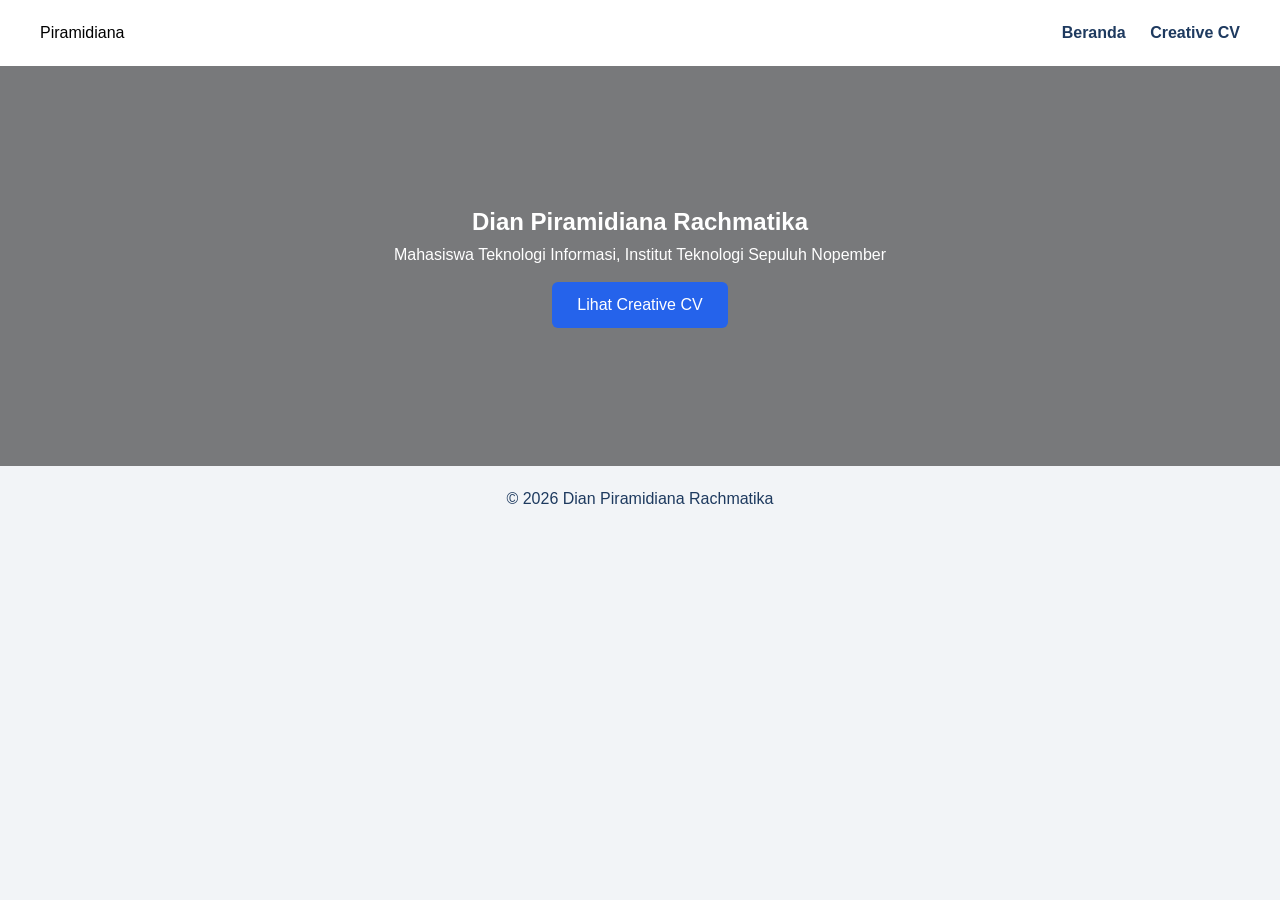
==== index.html @ 370baebf "tambah navbar, hero section, dan CSS variabel dasar" ====
<!DOCTYPE html>
<html lang="id">
<head>
  <meta charset="UTF-8">
  <meta name="viewport" content="width=device-width, initial-scale=1.0">
  <title>Dian Piramidiana Rachmatika</title>
  <link rel="stylesheet" href="style.css">
</head>
<body>

    <header class="navbar">
  <div class="logo">Piramidiana</div>
  <nav>
    <a href="index.html">Beranda</a>
    <a href="cv.html">Creative CV</a>
  </nav>
</header>

<section class="hero">
  <div class="hero-overlay">
    <h1>Dian Piramidiana Rachmatika</h1>
    <p>Mahasiswa Teknologi Informasi, Institut Teknologi Sepuluh Nopember</p>
    <a href="cv.html" class="tombol-cta">Lihat Creative CV</a>
  </div>
</section>

<footer class="footer">
    <p>&copy; 2026 Dian Piramidiana Rachmatika</p>
  </footer>


</body>
</html>
---- style.css ----
:root {
  --warna-utama: #1e3a5f;
  --warna-aksen: #2563eb;
  --warna-latar: #f2f4f7;
  --font-utama: Arial, sans-serif;
}

* {
  margin: 0;
  padding: 0;
  box-sizing: border-box;
}

body {
  font-family: var(--font-utama);
  background-color: var(--warna-latar);
  line-height: 1.6;
}

.navbar {
  display: flex;
  justify-content: space-between;
  align-items: center;
  padding: 20px 40px;
  background-color: white;
}

.navbar nav a {
  margin-left: 20px;
  text-decoration: none;
  color: var(--warna-utama);
  font-weight: bold;
}

.navbar nav a:hover {
  color: var(--warna-aksen);
}

.hero {
  position: relative;
  height: 400px;
  background-image: url('images/foto-latar.jpg');
  background-size: cover;
  background-position: center;
}

.hero-overlay {
  position: absolute;
  top: 0;
  left: 0;
  width: 100%;
  height: 100%;
  background-color: rgba(0, 0, 0, 0.5);
  display: flex;
  flex-direction: column;
  justify-content: center;
  align-items: center;
  text-align: center;
  color: white;
}

.tombol-cta {
  margin-top: 15px;
  padding: 10px 25px;
  background-color: var(--warna-aksen);
  color: white;
  text-decoration: none;
  border-radius: 6px;
}

.tombol-cta:hover {
  background-color: #1d4ed8;
}

.footer {
  text-align: center;
  padding: 20px;
  color: var(--warna-utama);
}
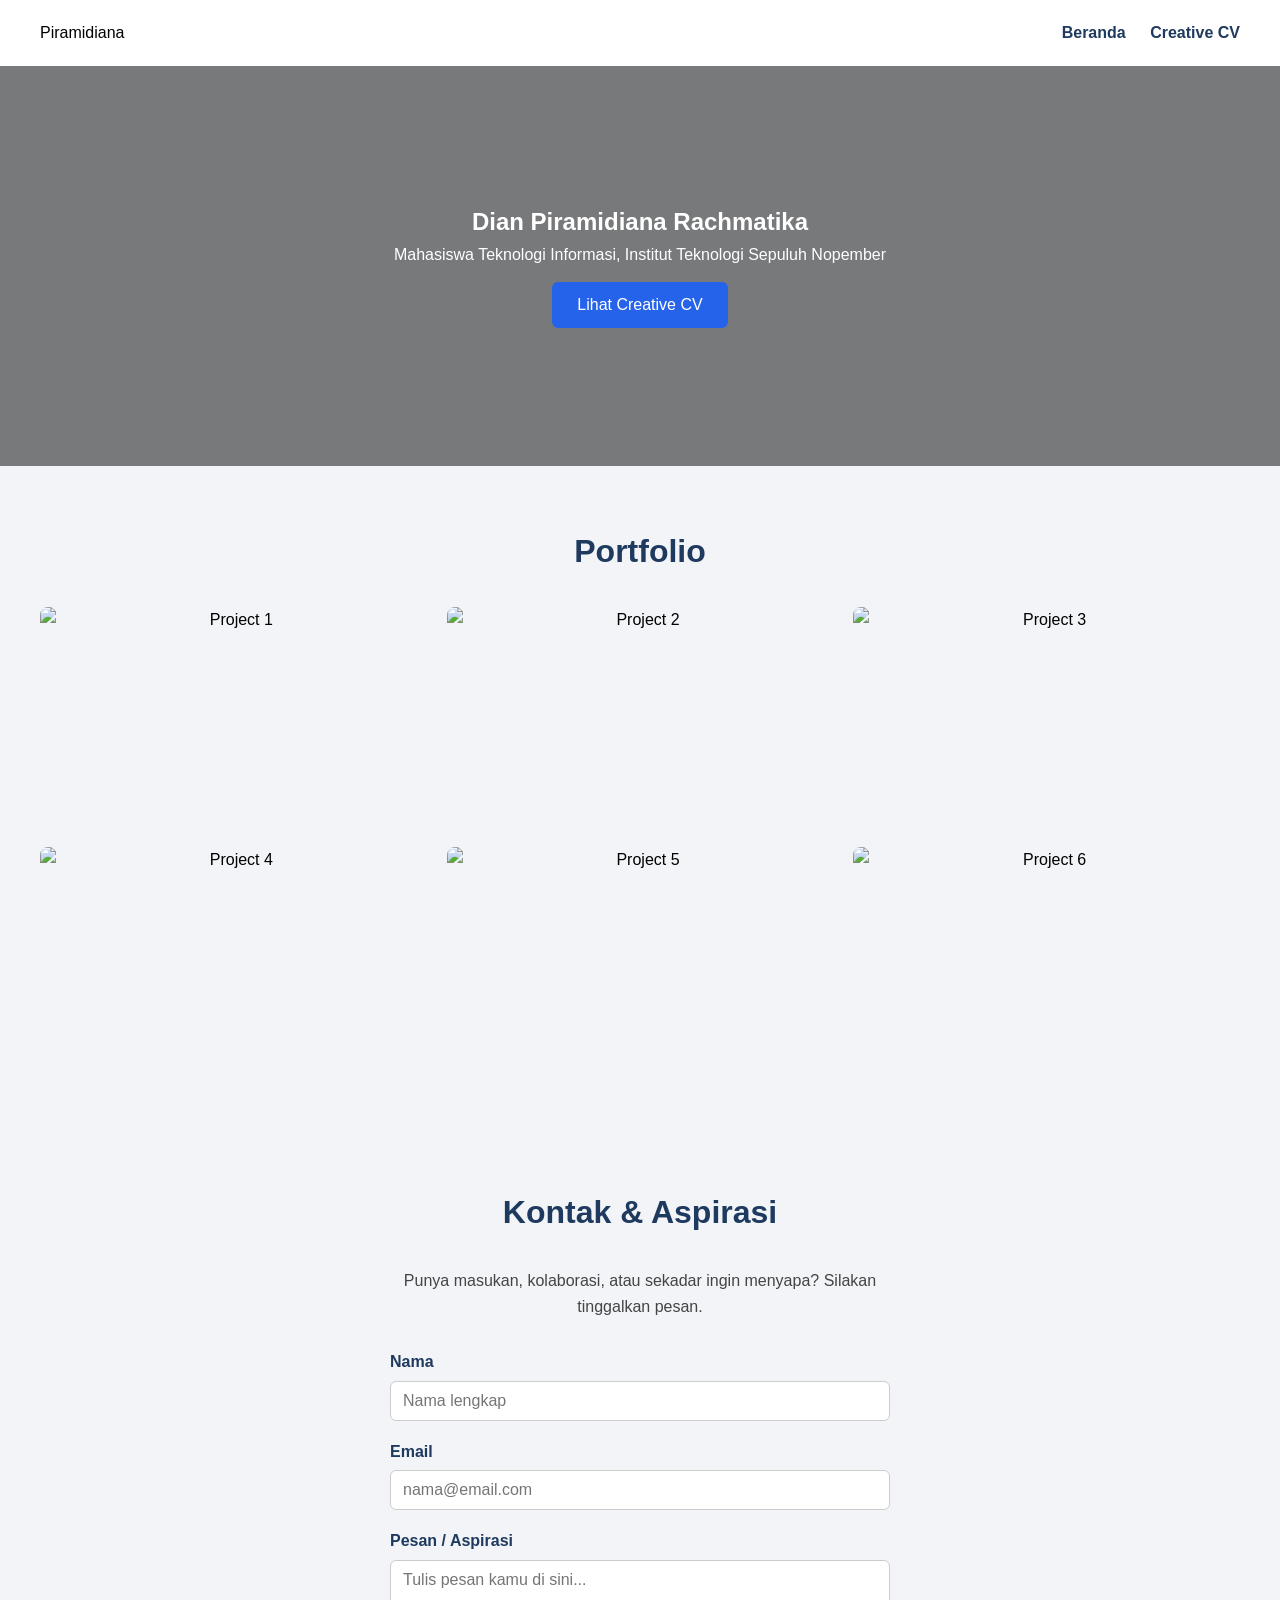
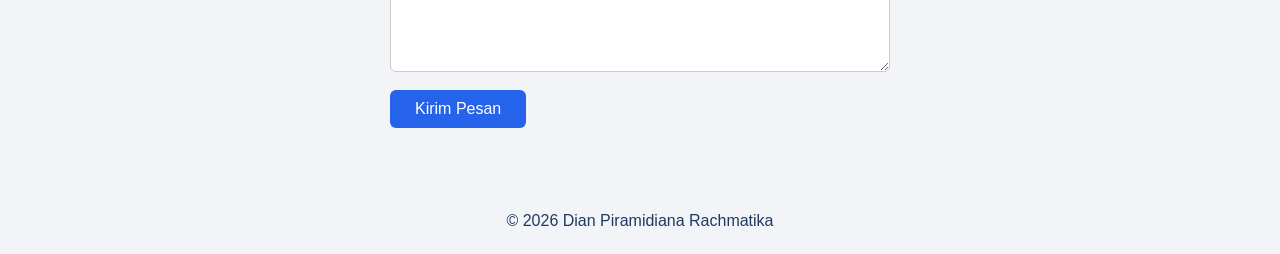
==== commit f7f22679: "tambah section portfolio dan kontak" ====
--- a/index.html
+++ b/index.html
@@ -24,6 +24,80 @@
   </div>
 </section>
 
+  <section class="portfolio" id="portfolio">
+    <h2 class="judul-section">Portfolio</h2>
+    <div class="portfolio-grid">
+
+      <div class="portfolio-item">
+        <img src="images/project1.jpg" alt="Project 1">
+        <div class="portfolio-overlay">
+          <span class="lihat-teks">View</span>
+        </div>
+      </div>
+
+      <div class="portfolio-item">
+        <img src="images/project2.jpg" alt="Project 2">
+        <div class="portfolio-overlay">
+          <span class="lihat-teks">View</span>
+        </div>
+      </div>
+
+      <div class="portfolio-item">
+        <img src="images/project3.jpg" alt="Project 3">
+        <div class="portfolio-overlay">
+          <span class="lihat-teks">View</span>
+        </div>
+      </div>
+
+      <div class="portfolio-item">
+        <img src="images/project4.jpg" alt="Project 4">
+        <div class="portfolio-overlay">
+          <span class="lihat-teks">View</span>
+        </div>
+      </div>
+
+      <div class="portfolio-item">
+        <img src="images/project5.jpg" alt="Project 5">
+        <div class="portfolio-overlay">
+          <span class="lihat-teks">View</span>
+        </div>
+      </div>
+
+      <div class="portfolio-item">
+        <img src="images/project6.jpg" alt="Project 6">
+        <div class="portfolio-overlay">
+          <span class="lihat-teks">View</span>
+        </div>
+      </div>
+
+    </div>
+  </section>
+
+  
+  <section class="kontak" id="kontak">
+    <h2 class="judul-section">Kontak &amp; Aspirasi</h2>
+    <p class="kontak-desc">Punya masukan, kolaborasi, atau sekadar ingin menyapa? Silakan tinggalkan pesan.</p>
+
+    <form class="kontak-form">
+      <div class="form-group">
+        <label for="nama">Nama</label>
+        <input type="text" id="nama" name="nama" placeholder="Nama lengkap" required>
+      </div>
+
+      <div class="form-group">
+        <label for="email">Email</label>
+        <input type="email" id="email" name="email" placeholder="nama@email.com" required>
+      </div>
+
+      <div class="form-group">
+        <label for="pesan">Pesan / Aspirasi</label>
+        <textarea id="pesan" name="pesan" rows="5" placeholder="Tulis pesan kamu di sini..." required></textarea>
+      </div>
+
+      <button type="submit" class="tombol-kirim">Kirim Pesan</button>
+    </form>
+  </section>
+
 <footer class="footer">
     <p>&copy; 2026 Dian Piramidiana Rachmatika</p>
   </footer>
--- a/style.css
+++ b/style.css
@@ -77,4 +77,309 @@
   text-align: center;
   padding: 20px;
   color: var(--warna-utama);
+}
+
+.cv-wrapper {
+  max-width: 1000px;
+  margin: 0 auto;
+  padding: 20px;
+}
+
+.cv-header {
+  text-align: center;
+  padding: 40px 20px 20px;
+}
+
+.cv-profile-img {
+  width: 120px;
+  height: 120px;
+  border-radius: 50%;
+  object-fit: cover;
+  border: 4px solid var(--warna-aksen);
+  margin-bottom: 15px;
+}
+
+.cv-header h1 {
+  color: var(--warna-utama);
+  font-size: 2rem;
+}
+
+.cv-header .subtitle {
+  color: var(--warna-aksen);
+  font-weight: bold;
+  margin-bottom: 10px;
+}
+
+.cv-header .tagline {
+  color: #555;
+}
+
+.stats-bar {
+  display: flex;
+  justify-content: space-around;
+  align-items: center;
+  background-color: var(--warna-utama);
+  color: white;
+  padding: 25px 20px;
+  border-radius: 10px;
+  margin: 30px 0;
+  box-shadow: 0 4px 6px rgba(0,0,0,0.1);
+}
+
+.stat-item {
+  text-align: center;
+}
+
+.stat-item h3 {
+  font-size: 1.8rem;
+  color: #60a5fa;
+  margin-bottom: 5px;
+}
+
+.stat-item p {
+  font-size: 0.9rem;
+  color: #e2e8f0;
+}
+
+.section-block {
+  background-color: white;
+  padding: 30px;
+  border-radius: 8px;
+  margin-bottom: 25px;
+  box-shadow: 0 2px 4px rgba(0,0,0,0.05);
+}
+
+.section-title {
+  color: var(--warna-utama);
+  font-size: 1.3rem;
+  margin-bottom: 20px;
+  border-bottom: 2px solid var(--warna-aksen);
+  display: inline-block;
+  padding-bottom: 5px;
+}
+
+.cv-description {
+  color: #4b5563;
+  line-height: 1.8;
+}
+
+.timeline {
+  position: relative;
+  padding-left: 30px;
+  border-left: 3px solid #cbd5e1;
+  margin-left: 10px;
+}
+
+.timeline-item {
+  position: relative;
+  margin-bottom: 25px;
+}
+
+.timeline-item:last-child {
+  margin-bottom: 0;
+}
+
+.timeline-dot {
+  position: absolute;
+  left: -37px;
+  top: 4px;
+  width: 12px;
+  height: 12px;
+  border-radius: 50%;
+  background-color: var(--warna-aksen);
+  border: 2px solid white;
+}
+
+.timeline-content {
+  background-color: var(--warna-latar);
+  padding: 15px 20px;
+  border-radius: 6px;
+}
+
+.timeline-date {
+  display: inline-block;
+  font-size: 0.85rem;
+  font-weight: bold;
+  color: var(--warna-aksen);
+  margin-bottom: 5px;
+}
+
+.timeline-content h3 {
+  font-size: 1.1rem;
+  color: var(--warna-utama);
+}
+
+.timeline-content p {
+  color: #64748b;
+  font-size: 0.95rem;
+}
+
+.skills-grid {
+  display: grid;
+  grid-template-columns: repeat(auto-fit, minmax(250px, 1fr));
+  gap: 20px;
+}
+
+.skill-card {
+  background-color: var(--warna-latar);
+  padding: 20px;
+  border-radius: 6px;
+  border-left: 4px solid var(--warna-aksen);
+}
+
+.skill-card h3 {
+  color: var(--warna-utama);
+  margin-bottom: 8px;
+  font-size: 1.1rem;
+}
+
+.skill-card p {
+  color: #4b5563;
+  font-size: 0.9rem;
+}
+
+.action-container {
+  text-align: center;
+  margin-top: 30px;
+}
+
+@media (max-width: 768px) {
+  .stats-bar {
+    flex-direction: column;
+    gap: 20px;
+  }
+}
+
+
+.portfolio {
+  padding: 60px 40px;
+  text-align: center;
+}
+
+.judul-section {
+  font-size: 2rem;
+  color: var(--warna-utama);
+  margin-bottom: 30px;
+}
+
+.portfolio-grid {
+  display: grid;
+  grid-template-columns: repeat(3, 1fr);
+  gap: 20px;
+}
+
+.portfolio-item {
+  position: relative;
+  overflow: hidden;
+  border-radius: 8px;
+}
+
+.portfolio-item img {
+  width: 100%;
+  height: 220px;
+  object-fit: cover;
+  display: block;
+}
+
+.portfolio-overlay {
+  position: absolute;
+  top: 0;
+  left: 0;
+  width: 100%;
+  height: 100%;
+  background-color: rgba(30, 58, 95, 0.75);
+  display: flex;
+  justify-content: center;
+  align-items: center;
+  opacity: 0;
+  transition: opacity 0.3s ease;
+}
+
+.portfolio-item:hover .portfolio-overlay {
+  opacity: 1;
+}
+
+.lihat-teks {
+  color: white;
+  font-weight: bold;
+  letter-spacing: 1px;
+  border: 2px solid white;
+  padding: 8px 20px;
+  border-radius: 4px;
+}
+
+
+.kontak {
+  padding: 60px 40px;
+  background-color: var(--warna-latar);
+  text-align: center;
+}
+
+.kontak-desc {
+  max-width: 500px;
+  margin: 0 auto 30px;
+  color: #444;
+}
+
+.kontak-form {
+  max-width: 500px;
+  margin: 0 auto;
+  display: flex;
+  flex-direction: column;
+  gap: 18px;
+  text-align: left;
+}
+
+.form-group {
+  display: flex;
+  flex-direction: column;
+  gap: 6px;
+}
+
+.form-group label {
+  font-weight: bold;
+  color: var(--warna-utama);
+}
+
+.form-group input,
+.form-group textarea {
+  padding: 10px 12px;
+  border: 1px solid #ccc;
+  border-radius: 6px;
+  font-family: var(--font-utama);
+  font-size: 1rem;
+}
+
+.form-group input:focus,
+.form-group textarea:focus {
+  outline: none;
+  border-color: var(--warna-aksen);
+}
+
+.tombol-kirim {
+  align-self: flex-start;
+  padding: 10px 25px;
+  background-color: var(--warna-aksen);
+  color: white;
+  border: none;
+  border-radius: 6px;
+  font-size: 1rem;
+  cursor: pointer;
+  transition: background-color 0.3s ease;
+}
+
+.tombol-kirim:hover {
+  background-color: #1d4ed8;
+}
+
+@media (max-width: 768px) {
+  .portfolio-grid {
+    grid-template-columns: repeat(2, 1fr);
+  }
+}
+
+@media (max-width: 480px) {
+  .portfolio-grid {
+    grid-template-columns: 1fr;
+  }
 }
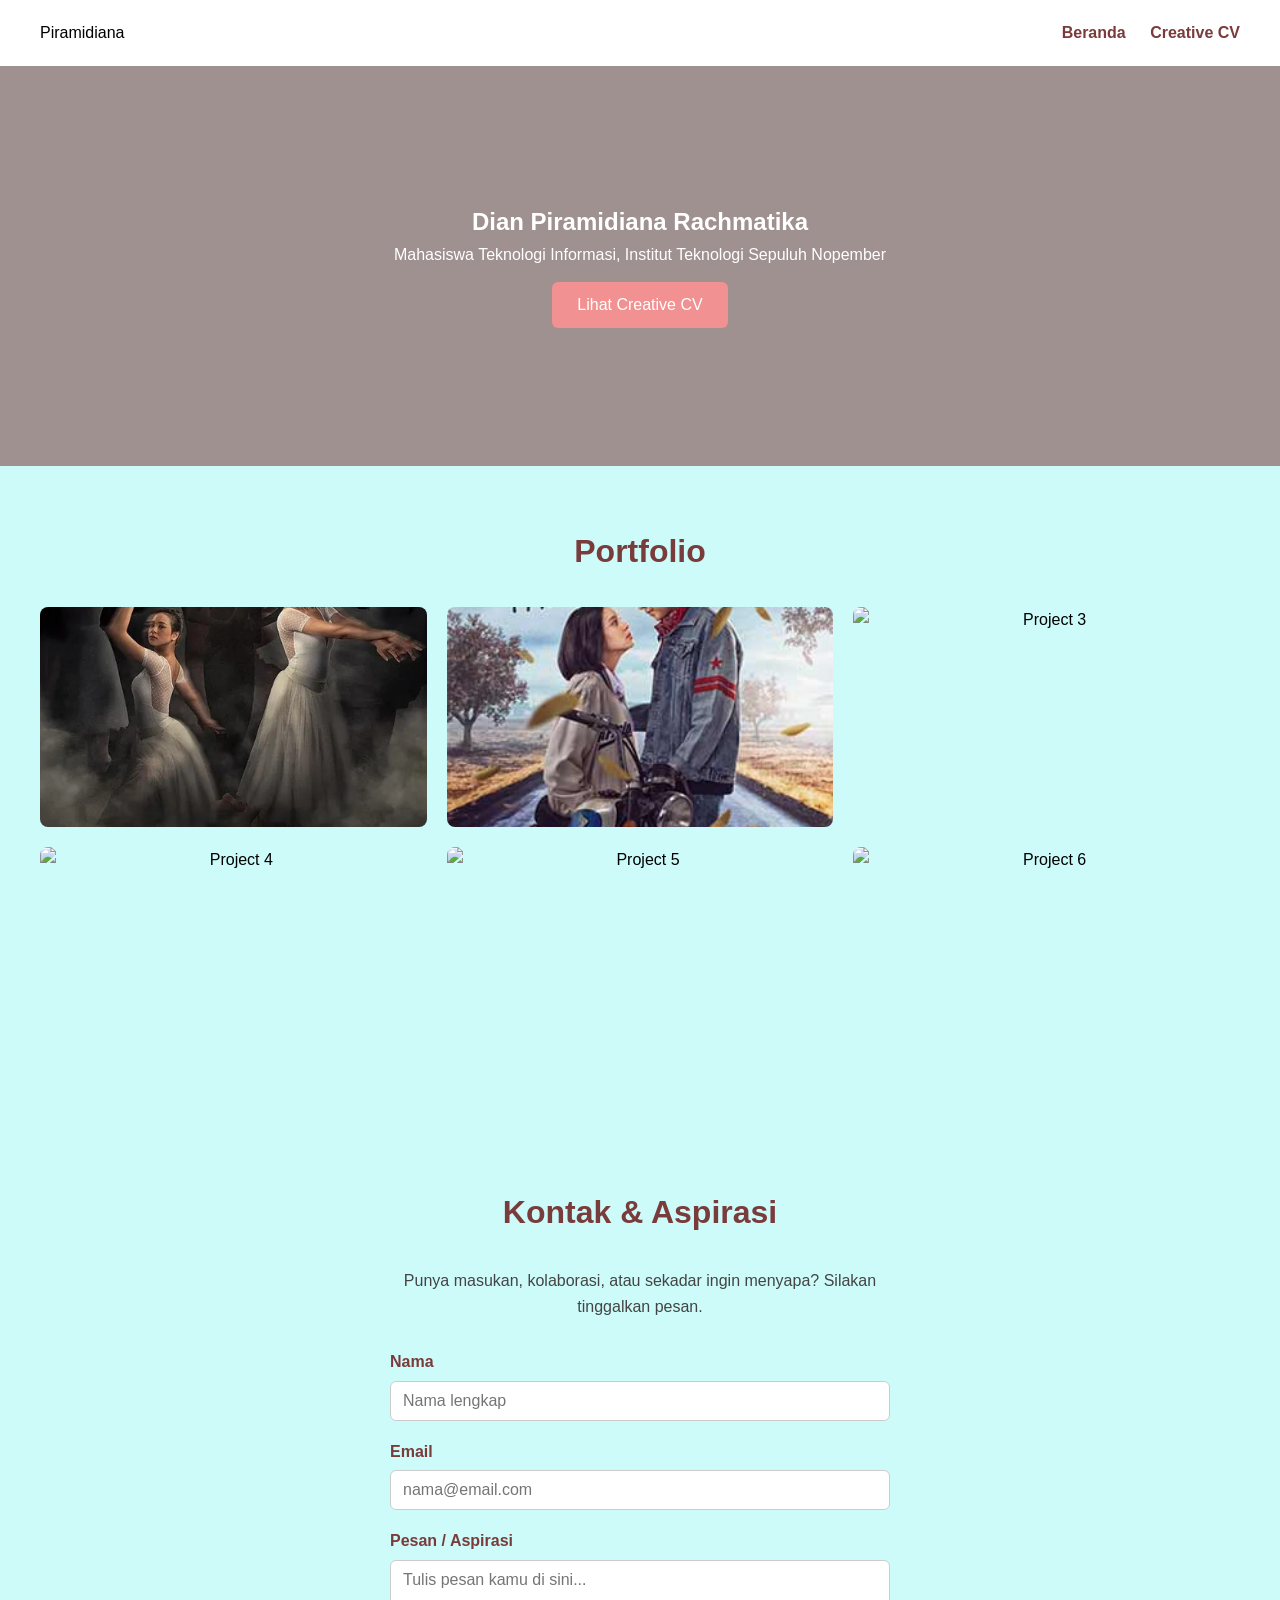
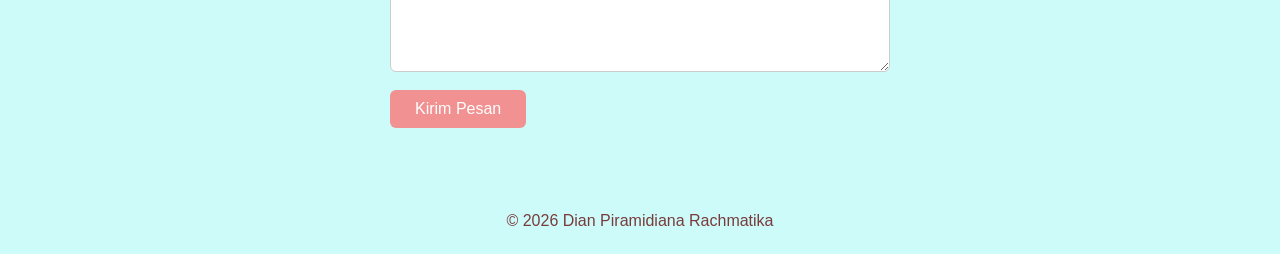
==== commit 9f0bfafb: "tambah foto porto" ====
--- a/index.html
+++ b/index.html
@@ -29,14 +29,14 @@
     <div class="portfolio-grid">
 
       <div class="portfolio-item">
-        <img src="images/project1.jpg" alt="Project 1">
+        <img src="screenshot/images/project1.jpg" alt="Project 1">
         <div class="portfolio-overlay">
           <span class="lihat-teks">View</span>
         </div>
       </div>
 
       <div class="portfolio-item">
-        <img src="images/project2.jpg" alt="Project 2">
+        <img src="screenshot/images/project2.jpg" alt="Project 2">
         <div class="portfolio-overlay">
           <span class="lihat-teks">View</span>
         </div>
--- a/style.css
+++ b/style.css
@@ -1,8 +1,10 @@
 
 :root {
-  --warna-utama: #1e3a5f;
-  --warna-aksen: #2563eb;
-  --warna-latar: #f2f4f7;
+  --warna-utama: #7a3b3b;        /* coral gelap, untuk teks/heading (kontras cukup) */
+  --warna-aksen: #F29191;        /* coral utama, untuk tombol & highlight */
+  --warna-aksen2: #B1E5E6;       /* teal, untuk hover kedua / variasi */
+  --warna-latar: #CCFBFA;        /* mint pucat, background utama */
+  --warna-latar2: #F7ADAD;       /* pink lembut, background section selingan */
   --font-utama: Arial, sans-serif;
 }
 
@@ -51,7 +53,7 @@
   left: 0;
   width: 100%;
   height: 100%;
-  background-color: rgba(0, 0, 0, 0.5);
+  background-color: rgba(122, 59, 59, 0.55);
   display: flex;
   flex-direction: column;
   justify-content: center;
@@ -70,7 +72,7 @@
 }
 
 .tombol-cta:hover {
-  background-color: #1d4ed8;
+  background-color: #d97a7a; 
 }
 
 .footer {
@@ -91,8 +93,8 @@
 }
 
 .cv-profile-img {
-  width: 120px;
-  height: 120px;
+  width: 180px;
+  height: 180px;
   border-radius: 50%;
   object-fit: cover;
   border: 4px solid var(--warna-aksen);
@@ -132,7 +134,7 @@
 
 .stat-item h3 {
   font-size: 1.8rem;
-  color: #60a5fa;
+  color: var(--warna-aksen);
   margin-bottom: 5px;
 }
 
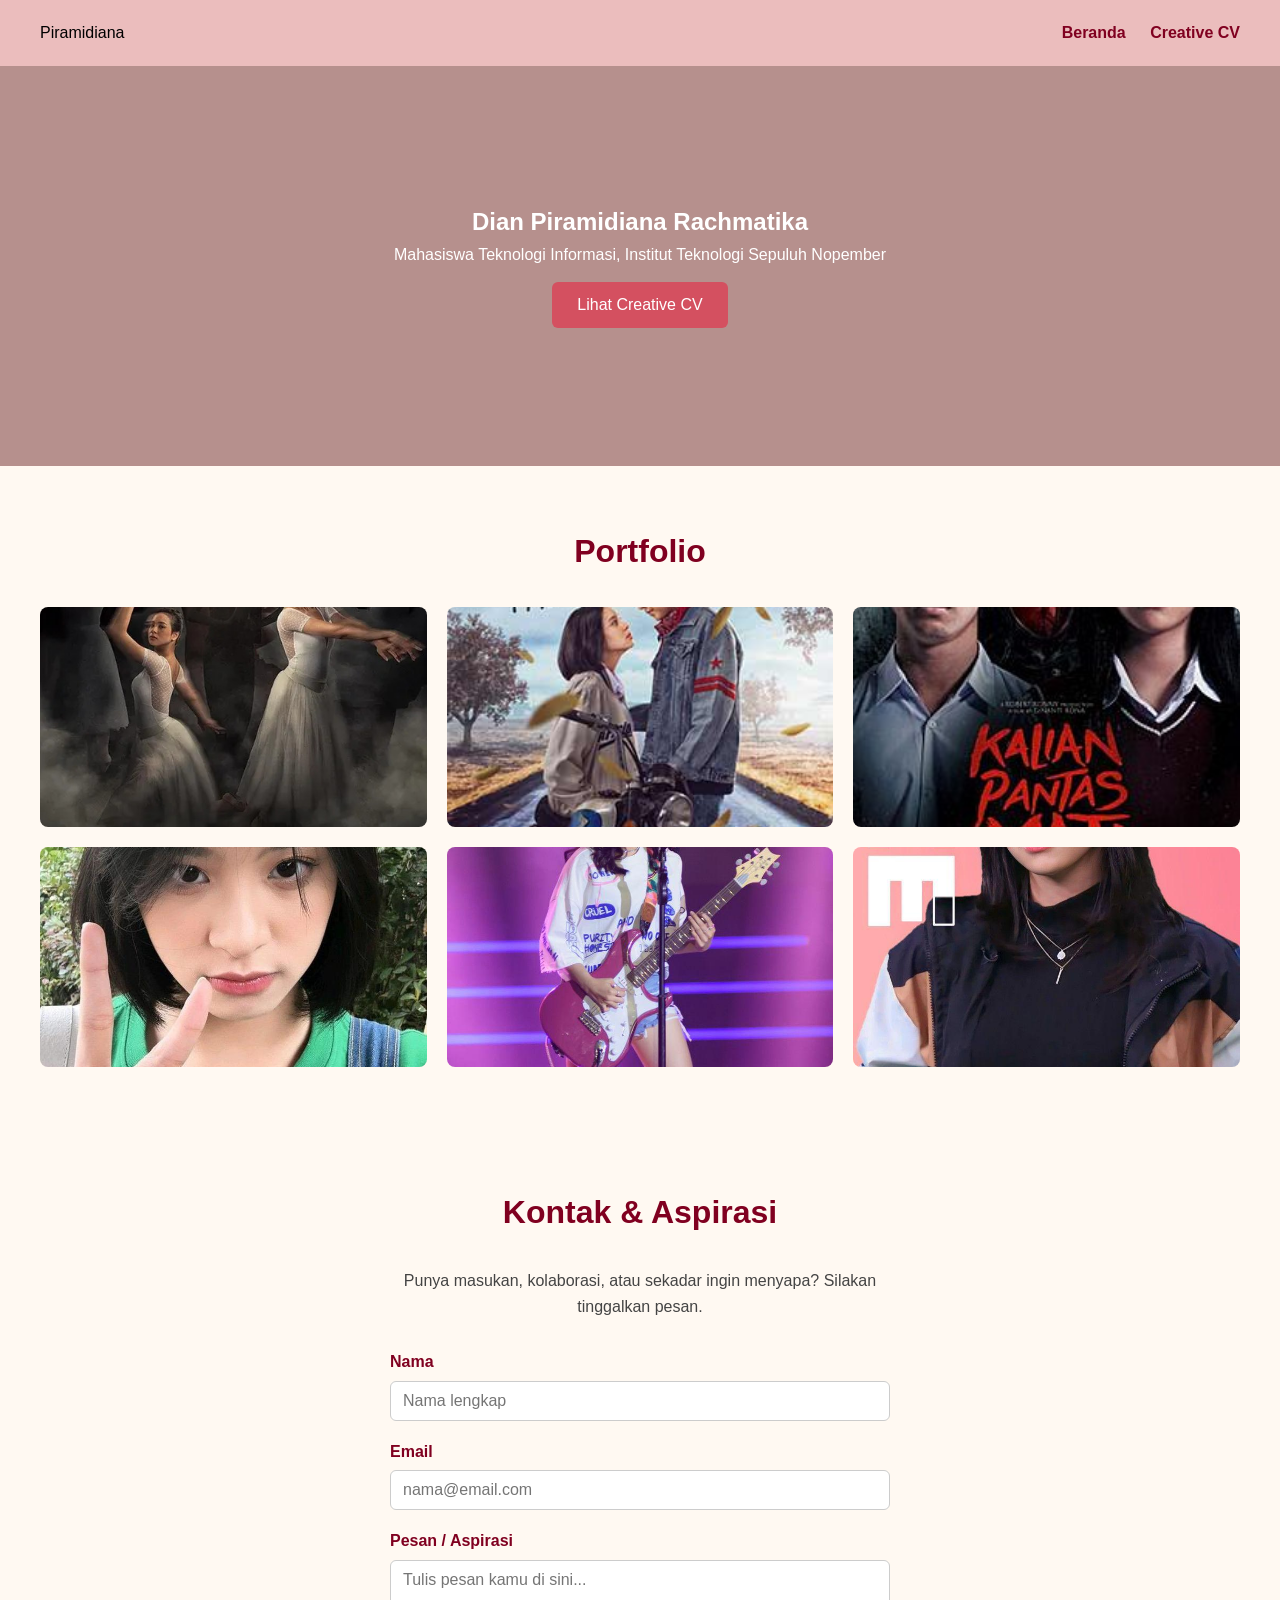
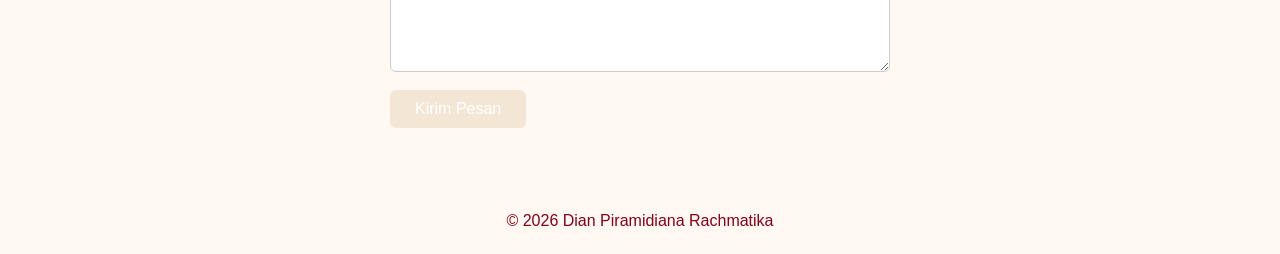
==== commit 112ffbe8: "update foto" ====
--- a/index.html
+++ b/index.html
@@ -31,42 +31,42 @@
       <div class="portfolio-item">
         <img src="screenshot/images/project1.jpg" alt="Project 1">
         <div class="portfolio-overlay">
-          <span class="lihat-teks">View</span>
+          <span class="lihat-teks">Danur The Last Chapter</span>
         </div>
       </div>
 
       <div class="portfolio-item">
         <img src="screenshot/images/project2.jpg" alt="Project 2">
         <div class="portfolio-overlay">
-          <span class="lihat-teks">View</span>
+          <span class="lihat-teks">Film Ancika 1995</span>
         </div>
       </div>
 
       <div class="portfolio-item">
-        <img src="images/project3.jpg" alt="Project 3">
+        <img src="screenshot/images/project3.jpg" alt="Project 3">
         <div class="portfolio-overlay">
-          <span class="lihat-teks">View</span>
+          <span class="lihat-teks">Film Kalian Pantas Mati</span>
         </div>
       </div>
 
       <div class="portfolio-item">
-        <img src="images/project4.jpg" alt="Project 4">
+        <img src="screenshot/images/project4.jpg" alt="Project 4">
         <div class="portfolio-overlay">
-          <span class="lihat-teks">View</span>
+          <span class="lihat-teks">Zee IMUP</span>
         </div>
       </div>
 
       <div class="portfolio-item">
-        <img src="images/project5.jpg" alt="Project 5">
+        <img src="screenshot/images/project5.jpg" alt="Project 5">
         <div class="portfolio-overlay">
-          <span class="lihat-teks">View</span>
+          <span class="lihat-teks">JKT 48</span>
         </div>
       </div>
 
       <div class="portfolio-item">
-        <img src="images/project6.jpg" alt="Project 6">
+        <img src="screenshot/images/project6.jpg" alt="Project 6">
         <div class="portfolio-overlay">
-          <span class="lihat-teks">View</span>
+          <span class="lihat-teks">MBG</span>
         </div>
       </div>
 
--- a/style.css
+++ b/style.css
@@ -1,10 +1,10 @@
 
 :root {
-  --warna-utama: #7a3b3b;        /* coral gelap, untuk teks/heading (kontras cukup) */
-  --warna-aksen: #F29191;        /* coral utama, untuk tombol & highlight */
-  --warna-aksen2: #B1E5E6;       /* teal, untuk hover kedua / variasi */
-  --warna-latar: #CCFBFA;        /* mint pucat, background utama */
-  --warna-latar2: #F7ADAD;       /* pink lembut, background section selingan */
+  --warna-utama: #800020;       /* coral gelap, untuk teks/heading (kontras cukup) */
+  --warna-aksen: #F3E6D5;        /* coral utama, untuk tombol & highlight */
+  --warna-aksen2: #FFF9F2;       /* teal, untuk hover kedua / variasi */
+  --warna-latar: #FFF9F2;        /* mint pucat, background utama */
+  --warna-latar2: #D45060;       /* pink lembut, background section selingan */
   --font-utama: Arial, sans-serif;
 }
 
@@ -25,7 +25,7 @@
   justify-content: space-between;
   align-items: center;
   padding: 20px 40px;
-  background-color: white;
+  background-color: rgb(235, 189, 189);
 }
 
 .navbar nav a {
@@ -65,7 +65,7 @@
 .tombol-cta {
   margin-top: 15px;
   padding: 10px 25px;
-  background-color: var(--warna-aksen);
+  background-color: var(--warna-latar2);
   color: white;
   text-decoration: none;
   border-radius: 6px;
@@ -97,7 +97,7 @@
   height: 180px;
   border-radius: 50%;
   object-fit: cover;
-  border: 4px solid var(--warna-aksen);
+  border: 4px solid var(--warna-utama);
   margin-bottom: 15px;
 }
 
@@ -107,7 +107,7 @@
 }
 
 .cv-header .subtitle {
-  color: var(--warna-aksen);
+  color: var(--warna-latar2);
   font-weight: bold;
   margin-bottom: 10px;
 }
@@ -196,13 +196,14 @@
   background-color: var(--warna-latar);
   padding: 15px 20px;
   border-radius: 6px;
+  border: 1px solid var(--warna-aksen1);
 }
 
 .timeline-date {
   display: inline-block;
   font-size: 0.85rem;
   font-weight: bold;
-  color: var(--warna-aksen);
+  color: var(--warna-utama);
   margin-bottom: 5px;
 }
 
@@ -384,4 +385,19 @@
   .portfolio-grid {
     grid-template-columns: 1fr;
   }
+}
+
+.container-list {
+  display: flex;
+  justify-content: center;
+}
+
+.container-list ul {
+  text-align: left;
+  max-width: 400px;
+  width: 100%;
+}
+
+.container-list li {
+  margin-bottom: 6px;
 }
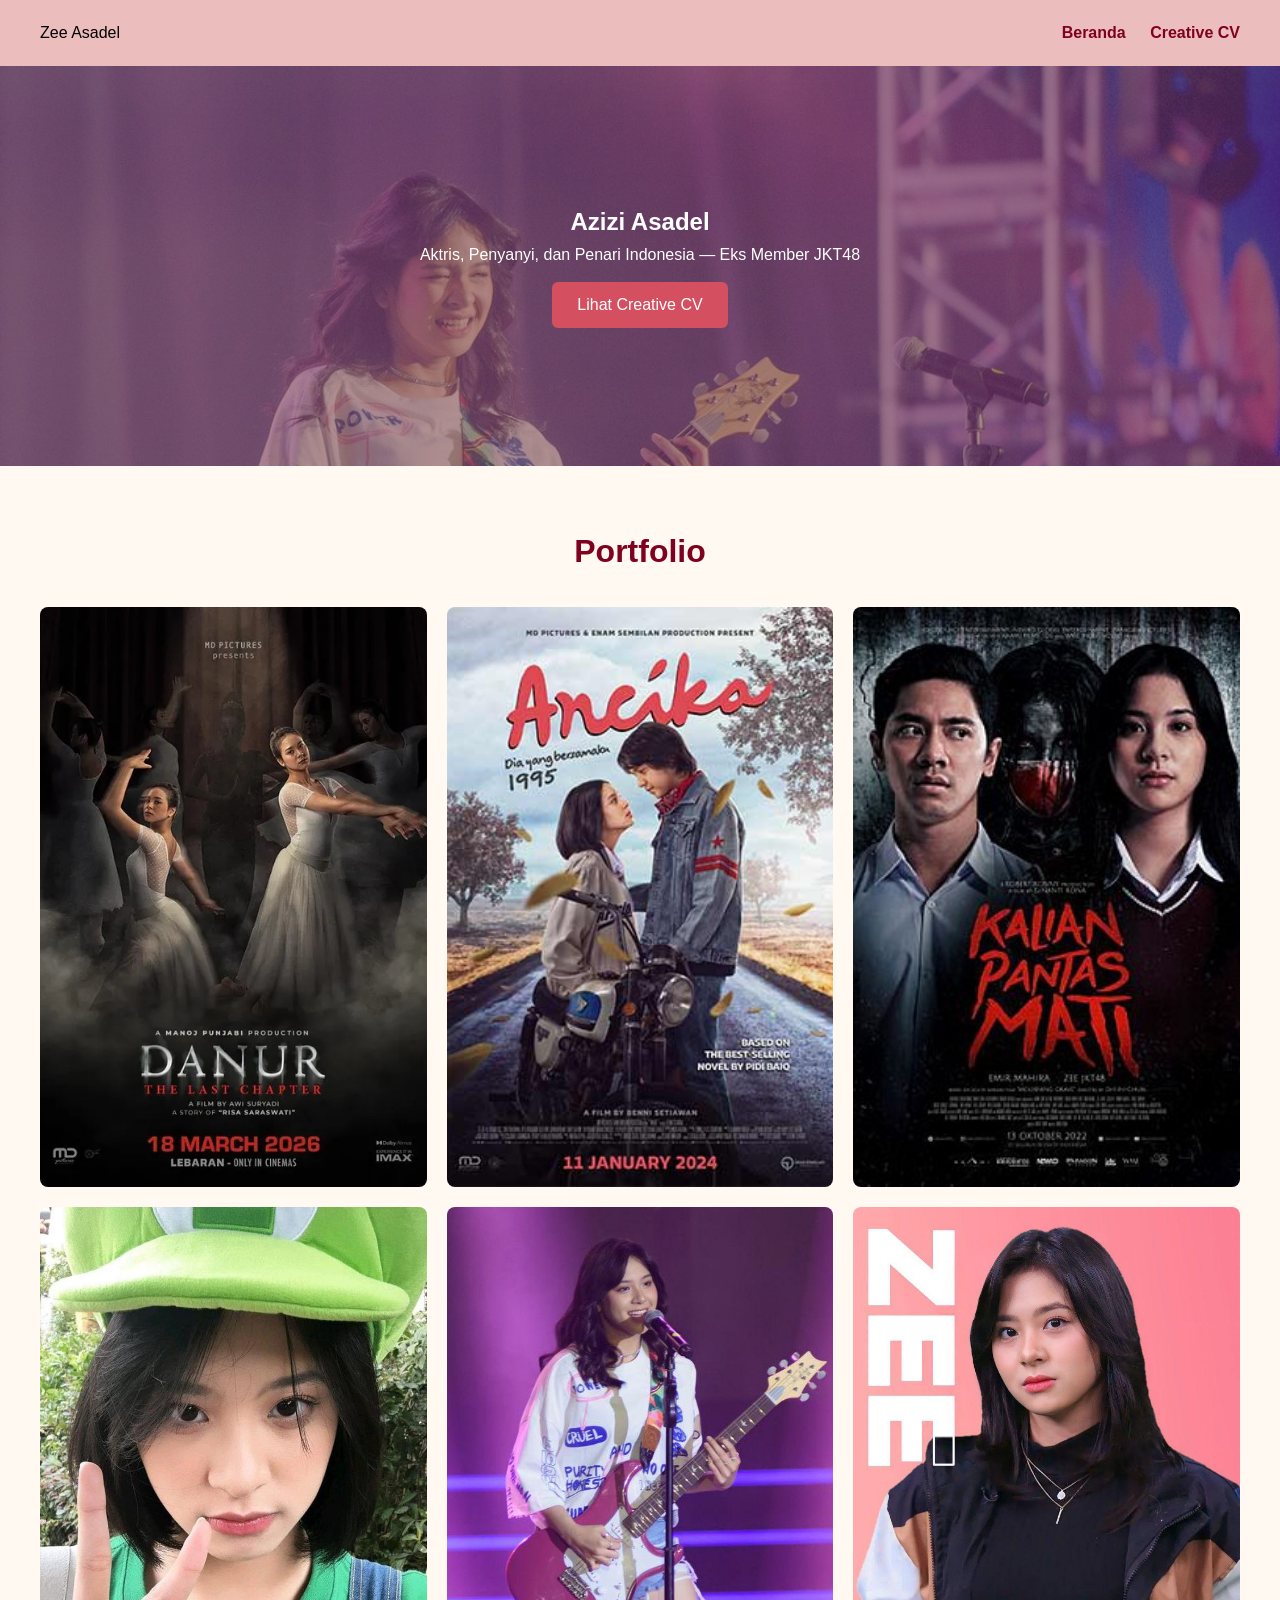
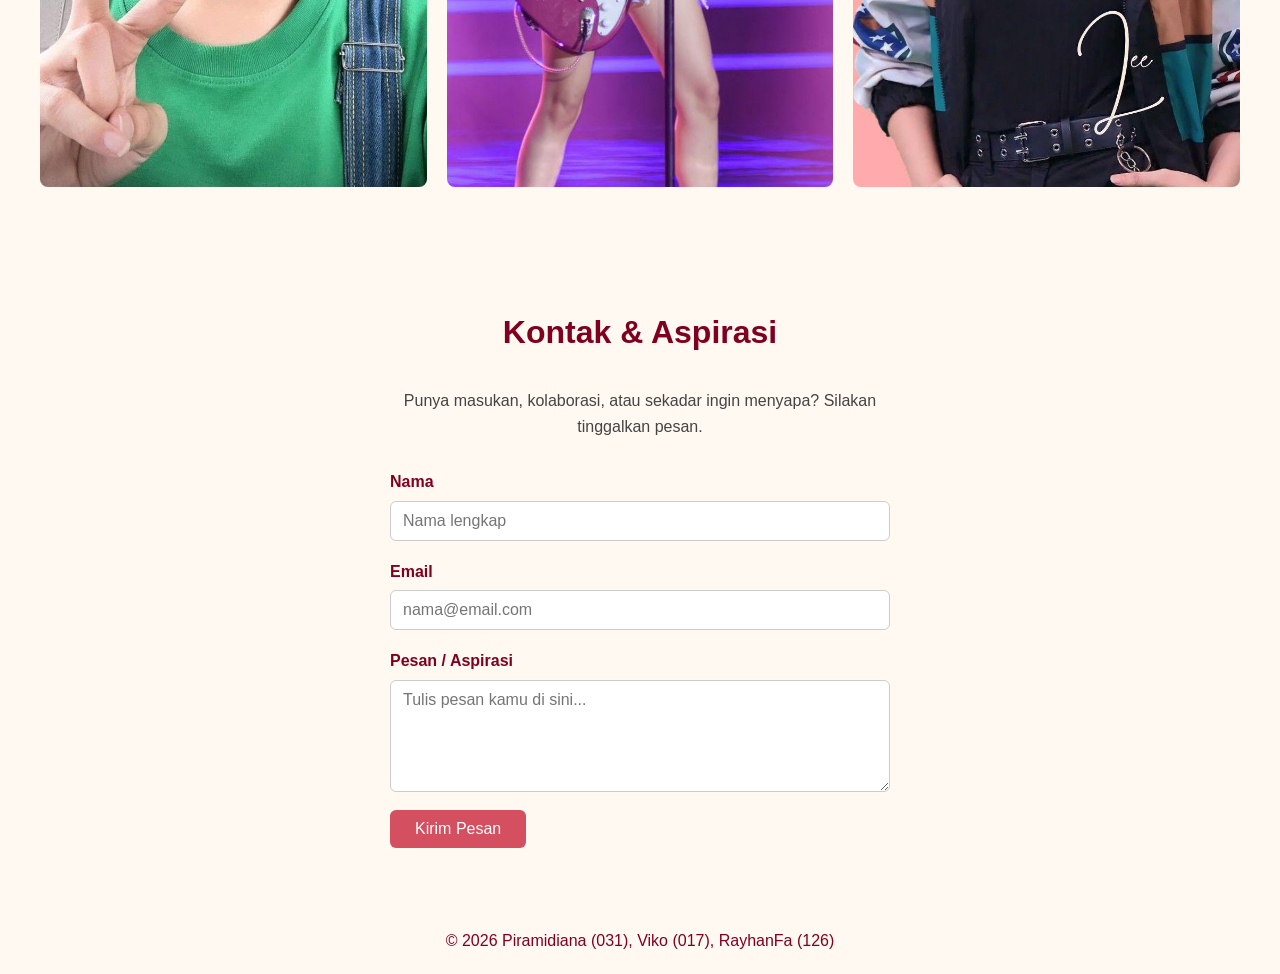
==== commit 21407a46: "samakan title dan footer index.html dengan cv.html" ====
--- a/index.html
+++ b/index.html
@@ -3,13 +3,13 @@
 <head>
   <meta charset="UTF-8">
   <meta name="viewport" content="width=device-width, initial-scale=1.0">
-  <title>Dian Piramidiana Rachmatika</title>
+  <title>Azizi Asadel</title>
   <link rel="stylesheet" href="style.css">
 </head>
 <body>
 
     <header class="navbar">
-  <div class="logo">Piramidiana</div>
+  <div class="logo">Zee Asadel</div>
   <nav>
     <a href="index.html">Beranda</a>
     <a href="cv.html">Creative CV</a>
@@ -18,8 +18,8 @@
 
 <section class="hero">
   <div class="hero-overlay">
-    <h1>Dian Piramidiana Rachmatika</h1>
-    <p>Mahasiswa Teknologi Informasi, Institut Teknologi Sepuluh Nopember</p>
+    <h1>Azizi Asadel</h1>
+    <p>Aktris, Penyanyi, dan Penari Indonesia — Eks Member JKT48</p>
     <a href="cv.html" class="tombol-cta">Lihat Creative CV</a>
   </div>
 </section>
@@ -99,9 +99,9 @@
   </section>
 
 <footer class="footer">
-    <p>&copy; 2026 Dian Piramidiana Rachmatika</p>
+    <p>&copy; 2026 Piramidiana (031), Viko (017), RayhanFa (126)</p>
   </footer>
 
 
 </body>
-</html>+</html>
--- a/style.css
+++ b/style.css
@@ -1,10 +1,13 @@
+html {
+  scroll-behavior: smooth;
+}
 
 :root {
-  --warna-utama: #800020;       /* coral gelap, untuk teks/heading (kontras cukup) */
-  --warna-aksen: #F3E6D5;        /* coral utama, untuk tombol & highlight */
-  --warna-aksen2: #FFF9F2;       /* teal, untuk hover kedua / variasi */
-  --warna-latar: #FFF9F2;        /* mint pucat, background utama */
-  --warna-latar2: #D45060;       /* pink lembut, background section selingan */
+  --warna-utama: #800020; /* coral gelap, untuk teks/heading (kontras cukup) */
+  --warna-aksen: #f3e6d5; /* coral utama, untuk tombol & highlight */
+  --warna-aksen2: #fff9f2; /* teal, untuk hover kedua / variasi */
+  --warna-latar: #fff9f2; /* mint pucat, background utama */
+  --warna-latar2: #d45060; /* pink lembut, background section selingan */
   --font-utama: Arial, sans-serif;
 }
 
@@ -21,6 +24,9 @@
 }
 
 .navbar {
+  position: sticky;
+  top: 0;
+  z-index: 100;
   display: flex;
   justify-content: space-between;
   align-items: center;
@@ -36,15 +42,15 @@
 }
 
 .navbar nav a:hover {
-  color: var(--warna-aksen);
+  color: var(--warna-latar2);
 }
 
 .hero {
   position: relative;
   height: 400px;
-  background-image: url('images/foto-latar.jpg');
+  background-image: url("images/zee-hero.jpeg");
   background-size: cover;
-  background-position: center;
+  background-position: top center;
 }
 
 .hero-overlay {
@@ -72,7 +78,7 @@
 }
 
 .tombol-cta:hover {
-  background-color: #d97a7a; 
+  background-color: #d97a7a;
 }
 
 .footer {
@@ -125,7 +131,22 @@
   padding: 25px 20px;
   border-radius: 10px;
   margin: 30px 0;
-  box-shadow: 0 4px 6px rgba(0,0,0,0.1);
+  box-shadow: 0 4px 6px rgba(0, 0, 0, 0.1);
+}
+
+@media (max-width: 600px) {
+  .navbar {
+    flex-direction: column;
+    gap: 10px;
+    text-align: center;
+  }
+  .hero-overlay h1 {
+    font-size: 22px;
+  }
+  .hero-overlay p {
+    font-size: 14px;
+    padding: 0 20px;
+  }
 }
 
 .stat-item {
@@ -148,7 +169,7 @@
   padding: 30px;
   border-radius: 8px;
   margin-bottom: 25px;
-  box-shadow: 0 2px 4px rgba(0,0,0,0.05);
+  box-shadow: 0 2px 4px rgba(0, 0, 0, 0.05);
 }
 
 .section-title {
@@ -196,7 +217,7 @@
   background-color: var(--warna-latar);
   padding: 15px 20px;
   border-radius: 6px;
-  border: 1px solid var(--warna-aksen1);
+  border: 1px solid var(--warna-aksen);
 }
 
 .timeline-date {
@@ -253,7 +274,6 @@
   }
 }
 
-
 .portfolio {
   padding: 60px 40px;
   text-align: center;
@@ -279,7 +299,7 @@
 
 .portfolio-item img {
   width: 100%;
-  height: 220px;
+  aspect-ratio: 2 / 3;
   object-fit: cover;
   display: block;
 }
@@ -311,7 +331,6 @@
   border-radius: 4px;
 }
 
-
 .kontak {
   padding: 60px 40px;
   background-color: var(--warna-latar);
@@ -362,7 +381,7 @@
 .tombol-kirim {
   align-self: flex-start;
   padding: 10px 25px;
-  background-color: var(--warna-aksen);
+  background-color: var(--warna-latar2);
   color: white;
   border: none;
   border-radius: 6px;
@@ -372,7 +391,7 @@
 }
 
 .tombol-kirim:hover {
-  background-color: #1d4ed8;
+  background-color: #d97a7a;
 }
 
 @media (max-width: 768px) {
@@ -400,4 +419,4 @@
 
 .container-list li {
   margin-bottom: 6px;
-}+}
